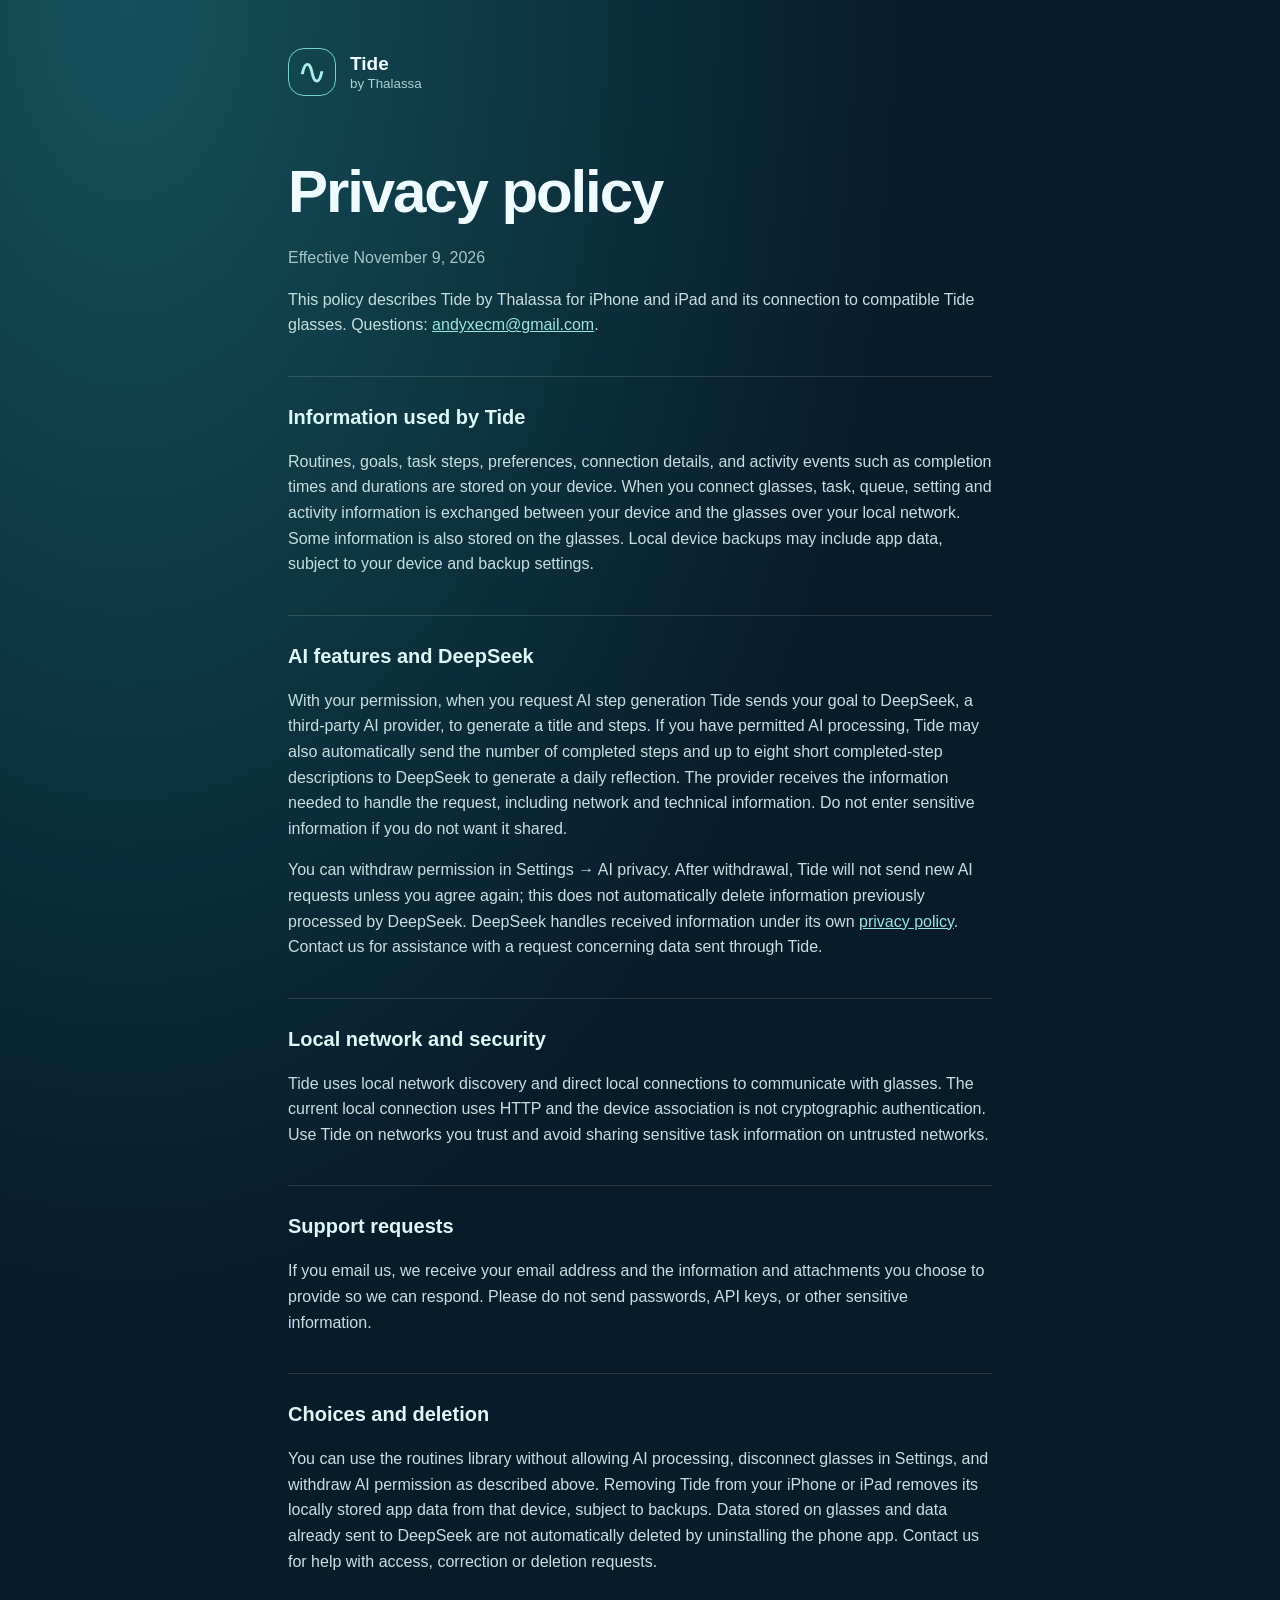
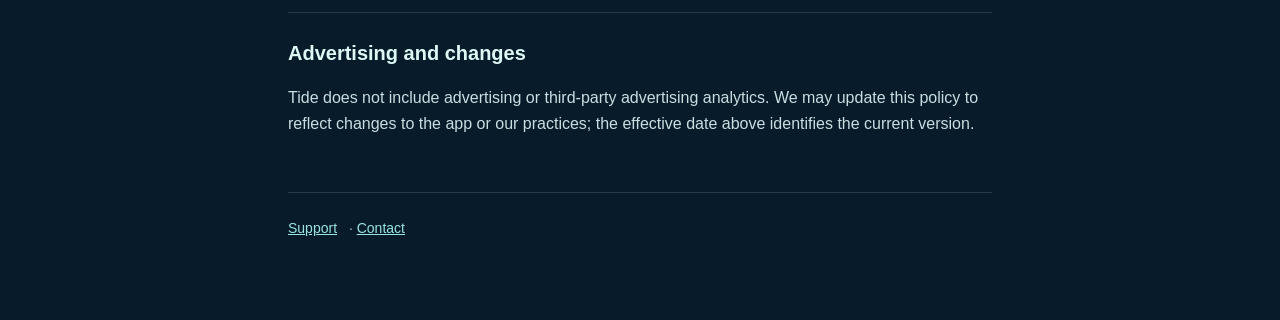
==== privacy.html @ 43aaf4ee "Add Tide support and privacy pages" ====
<!doctype html><html lang="en"><head><meta charset="utf-8"><meta name="viewport" content="width=device-width,initial-scale=1"><meta name="color-scheme" content="dark light"><title>Privacy Policy — Tide by Thalassa</title><link rel="stylesheet" href="style.css"></head><body><main><header><span class="mark" aria-hidden="true">∿</span><div><strong>Tide</strong><small>by Thalassa</small></div></header><h1>Privacy policy</h1><p class="muted">Effective November 9, 2026</p><p>This policy describes Tide by Thalassa for iPhone and iPad and its connection to compatible Tide glasses. Questions: <a href="mailto:andyxecm@gmail.com">andyxecm@gmail.com</a>.</p><section><h2>Information used by Tide</h2><p>Routines, goals, task steps, preferences, connection details, and activity events such as completion times and durations are stored on your device. When you connect glasses, task, queue, setting and activity information is exchanged between your device and the glasses over your local network. Some information is also stored on the glasses. Local device backups may include app data, subject to your device and backup settings.</p></section><section><h2>AI features and DeepSeek</h2><p>With your permission, when you request AI step generation Tide sends your goal to DeepSeek, a third-party AI provider, to generate a title and steps. If you have permitted AI processing, Tide may also automatically send the number of completed steps and up to eight short completed-step descriptions to DeepSeek to generate a daily reflection. The provider receives the information needed to handle the request, including network and technical information. Do not enter sensitive information if you do not want it shared.</p><p>You can withdraw permission in Settings → AI privacy. After withdrawal, Tide will not send new AI requests unless you agree again; this does not automatically delete information previously processed by DeepSeek. DeepSeek handles received information under its own <a href="https://cdn.deepseek.com/policies/en-US/deepseek-privacy-policy.html">privacy policy</a>. Contact us for assistance with a request concerning data sent through Tide.</p></section><section><h2>Local network and security</h2><p>Tide uses local network discovery and direct local connections to communicate with glasses. The current local connection uses HTTP and the device association is not cryptographic authentication. Use Tide on networks you trust and avoid sharing sensitive task information on untrusted networks.</p></section><section><h2>Support requests</h2><p>If you email us, we receive your email address and the information and attachments you choose to provide so we can respond. Please do not send passwords, API keys, or other sensitive information.</p></section><section><h2>Choices and deletion</h2><p>You can use the routines library without allowing AI processing, disconnect glasses in Settings, and withdraw AI permission as described above. Removing Tide from your iPhone or iPad removes its locally stored app data from that device, subject to backups. Data stored on glasses and data already sent to DeepSeek are not automatically deleted by uninstalling the phone app. Contact us for help with access, correction or deletion requests.</p></section><section><h2>Advertising and changes</h2><p>Tide does not include advertising or third-party advertising analytics. We may update this policy to reflect changes to the app or our practices; the effective date above identifies the current version.</p></section><footer><a href="index.html">Support</a> <span>·</span> <a href="mailto:andyxecm@gmail.com">Contact</a></footer></main></body></html>
---- style.css ----
:root{font-family:-apple-system,BlinkMacSystemFont,"Segoe UI",sans-serif;color:#effcff;background:#071b2b;line-height:1.6}*{box-sizing:border-box}body{margin:0;background:radial-gradient(ellipse at 10% 0%,#15515b 0%,#071b2b 48%);min-height:100vh}main{max-width:760px;margin:auto;padding:48px 28px 80px}header{display:flex;align-items:center;gap:14px;margin-bottom:64px}.mark{display:grid;place-items:center;width:48px;height:48px;border:1px solid #72cfd3;border-radius:16px;color:#a9eeec;font-size:36px;line-height:1}header strong,header small{display:block;line-height:1.25}header strong{font-size:19px}header small{color:#aad0d5}h1{font-size:clamp(36px,7vw,60px);line-height:1.05;letter-spacing:-.035em;margin:0 0 22px}h2{font-size:20px;margin:0 0 12px;color:#dcf9f6}p,li{font-size:16px;color:#c7dfe1}a{color:#98e5e2}section{margin-top:38px;border-top:1px solid #fff2;padding-top:24px}li+li{margin-top:8px}.button{display:inline-block;margin:15px 0 0;padding:12px 21px;background:#a1ebe5;border-radius:12px;color:#08252e;font-weight:650;text-decoration:none}.muted,footer{color:#a8c4cb}footer{border-top:1px solid #fff2;margin-top:56px;padding-top:24px;font-size:14px}footer span{margin-left:8px}
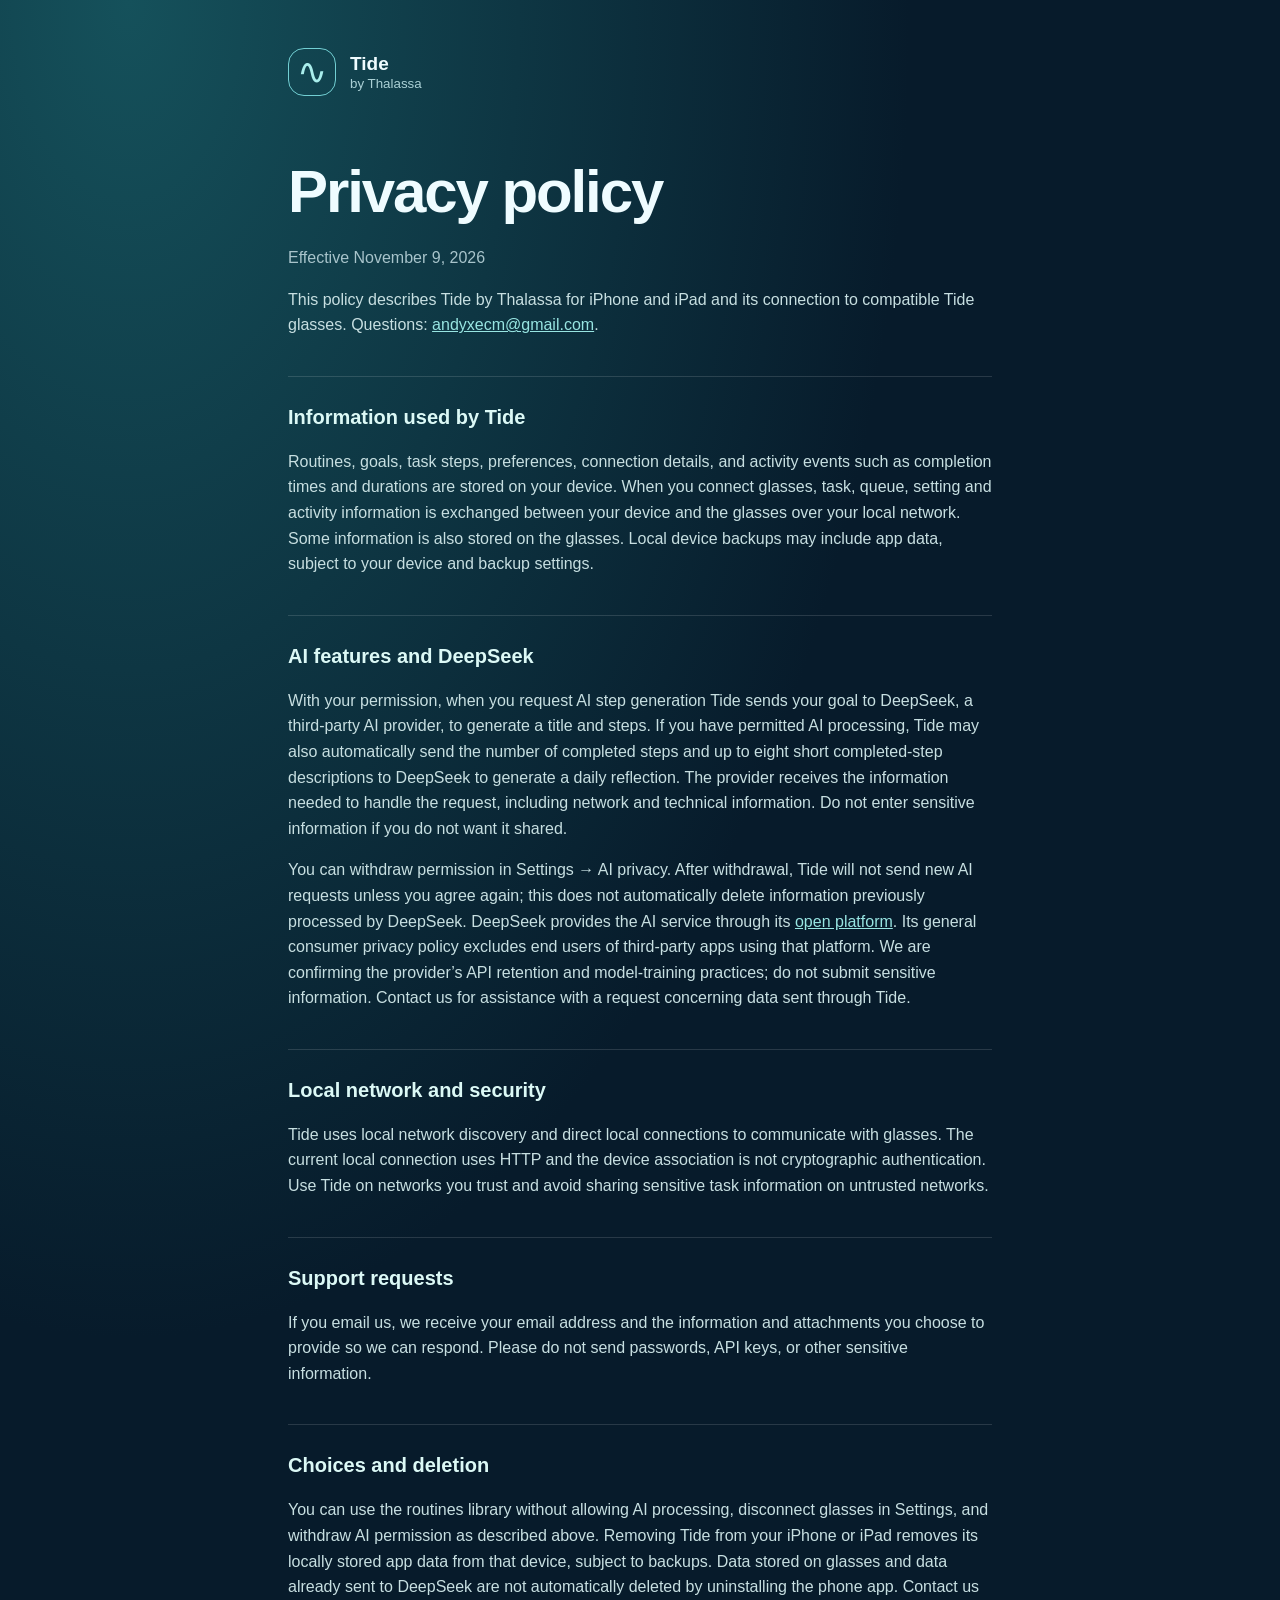
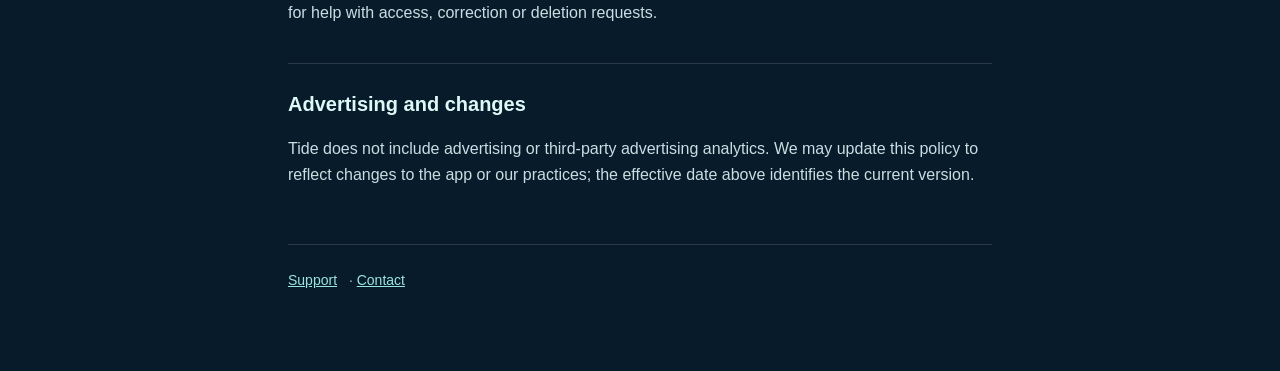
==== commit 88725b19: "Clarify provider API privacy scope" ====
--- a/privacy.html
+++ b/privacy.html
@@ -1 +1 @@
-<!doctype html><html lang="en"><head><meta charset="utf-8"><meta name="viewport" content="width=device-width,initial-scale=1"><meta name="color-scheme" content="dark light"><title>Privacy Policy — Tide by Thalassa</title><link rel="stylesheet" href="style.css"></head><body><main><header><span class="mark" aria-hidden="true">∿</span><div><strong>Tide</strong><small>by Thalassa</small></div></header><h1>Privacy policy</h1><p class="muted">Effective November 9, 2026</p><p>This policy describes Tide by Thalassa for iPhone and iPad and its connection to compatible Tide glasses. Questions: <a href="mailto:andyxecm@gmail.com">andyxecm@gmail.com</a>.</p><section><h2>Information used by Tide</h2><p>Routines, goals, task steps, preferences, connection details, and activity events such as completion times and durations are stored on your device. When you connect glasses, task, queue, setting and activity information is exchanged between your device and the glasses over your local network. Some information is also stored on the glasses. Local device backups may include app data, subject to your device and backup settings.</p></section><section><h2>AI features and DeepSeek</h2><p>With your permission, when you request AI step generation Tide sends your goal to DeepSeek, a third-party AI provider, to generate a title and steps. If you have permitted AI processing, Tide may also automatically send the number of completed steps and up to eight short completed-step descriptions to DeepSeek to generate a daily reflection. The provider receives the information needed to handle the request, including network and technical information. Do not enter sensitive information if you do not want it shared.</p><p>You can withdraw permission in Settings → AI privacy. After withdrawal, Tide will not send new AI requests unless you agree again; this does not automatically delete information previously processed by DeepSeek. DeepSeek handles received information under its own <a href="https://cdn.deepseek.com/policies/en-US/deepseek-privacy-policy.html">privacy policy</a>. Contact us for assistance with a request concerning data sent through Tide.</p></section><section><h2>Local network and security</h2><p>Tide uses local network discovery and direct local connections to communicate with glasses. The current local connection uses HTTP and the device association is not cryptographic authentication. Use Tide on networks you trust and avoid sharing sensitive task information on untrusted networks.</p></section><section><h2>Support requests</h2><p>If you email us, we receive your email address and the information and attachments you choose to provide so we can respond. Please do not send passwords, API keys, or other sensitive information.</p></section><section><h2>Choices and deletion</h2><p>You can use the routines library without allowing AI processing, disconnect glasses in Settings, and withdraw AI permission as described above. Removing Tide from your iPhone or iPad removes its locally stored app data from that device, subject to backups. Data stored on glasses and data already sent to DeepSeek are not automatically deleted by uninstalling the phone app. Contact us for help with access, correction or deletion requests.</p></section><section><h2>Advertising and changes</h2><p>Tide does not include advertising or third-party advertising analytics. We may update this policy to reflect changes to the app or our practices; the effective date above identifies the current version.</p></section><footer><a href="index.html">Support</a> <span>·</span> <a href="mailto:andyxecm@gmail.com">Contact</a></footer></main></body></html>
+<!doctype html><html lang="en"><head><meta charset="utf-8"><meta name="viewport" content="width=device-width,initial-scale=1"><meta name="color-scheme" content="dark light"><title>Privacy Policy — Tide by Thalassa</title><link rel="stylesheet" href="style.css"></head><body><main><header><span class="mark" aria-hidden="true">∿</span><div><strong>Tide</strong><small>by Thalassa</small></div></header><h1>Privacy policy</h1><p class="muted">Effective November 9, 2026</p><p>This policy describes Tide by Thalassa for iPhone and iPad and its connection to compatible Tide glasses. Questions: <a href="mailto:andyxecm@gmail.com">andyxecm@gmail.com</a>.</p><section><h2>Information used by Tide</h2><p>Routines, goals, task steps, preferences, connection details, and activity events such as completion times and durations are stored on your device. When you connect glasses, task, queue, setting and activity information is exchanged between your device and the glasses over your local network. Some information is also stored on the glasses. Local device backups may include app data, subject to your device and backup settings.</p></section><section><h2>AI features and DeepSeek</h2><p>With your permission, when you request AI step generation Tide sends your goal to DeepSeek, a third-party AI provider, to generate a title and steps. If you have permitted AI processing, Tide may also automatically send the number of completed steps and up to eight short completed-step descriptions to DeepSeek to generate a daily reflection. The provider receives the information needed to handle the request, including network and technical information. Do not enter sensitive information if you do not want it shared.</p><p>You can withdraw permission in Settings → AI privacy. After withdrawal, Tide will not send new AI requests unless you agree again; this does not automatically delete information previously processed by DeepSeek. DeepSeek provides the AI service through its <a href="https://cdn.deepseek.com/policies/en-US/deepseek-open-platform-terms-of-service.html">open platform</a>. Its general consumer privacy policy excludes end users of third-party apps using that platform. We are confirming the provider’s API retention and model-training practices; do not submit sensitive information. Contact us for assistance with a request concerning data sent through Tide.</p></section><section><h2>Local network and security</h2><p>Tide uses local network discovery and direct local connections to communicate with glasses. The current local connection uses HTTP and the device association is not cryptographic authentication. Use Tide on networks you trust and avoid sharing sensitive task information on untrusted networks.</p></section><section><h2>Support requests</h2><p>If you email us, we receive your email address and the information and attachments you choose to provide so we can respond. Please do not send passwords, API keys, or other sensitive information.</p></section><section><h2>Choices and deletion</h2><p>You can use the routines library without allowing AI processing, disconnect glasses in Settings, and withdraw AI permission as described above. Removing Tide from your iPhone or iPad removes its locally stored app data from that device, subject to backups. Data stored on glasses and data already sent to DeepSeek are not automatically deleted by uninstalling the phone app. Contact us for help with access, correction or deletion requests.</p></section><section><h2>Advertising and changes</h2><p>Tide does not include advertising or third-party advertising analytics. We may update this policy to reflect changes to the app or our practices; the effective date above identifies the current version.</p></section><footer><a href="index.html">Support</a> <span>·</span> <a href="mailto:andyxecm@gmail.com">Contact</a></footer></main></body></html>
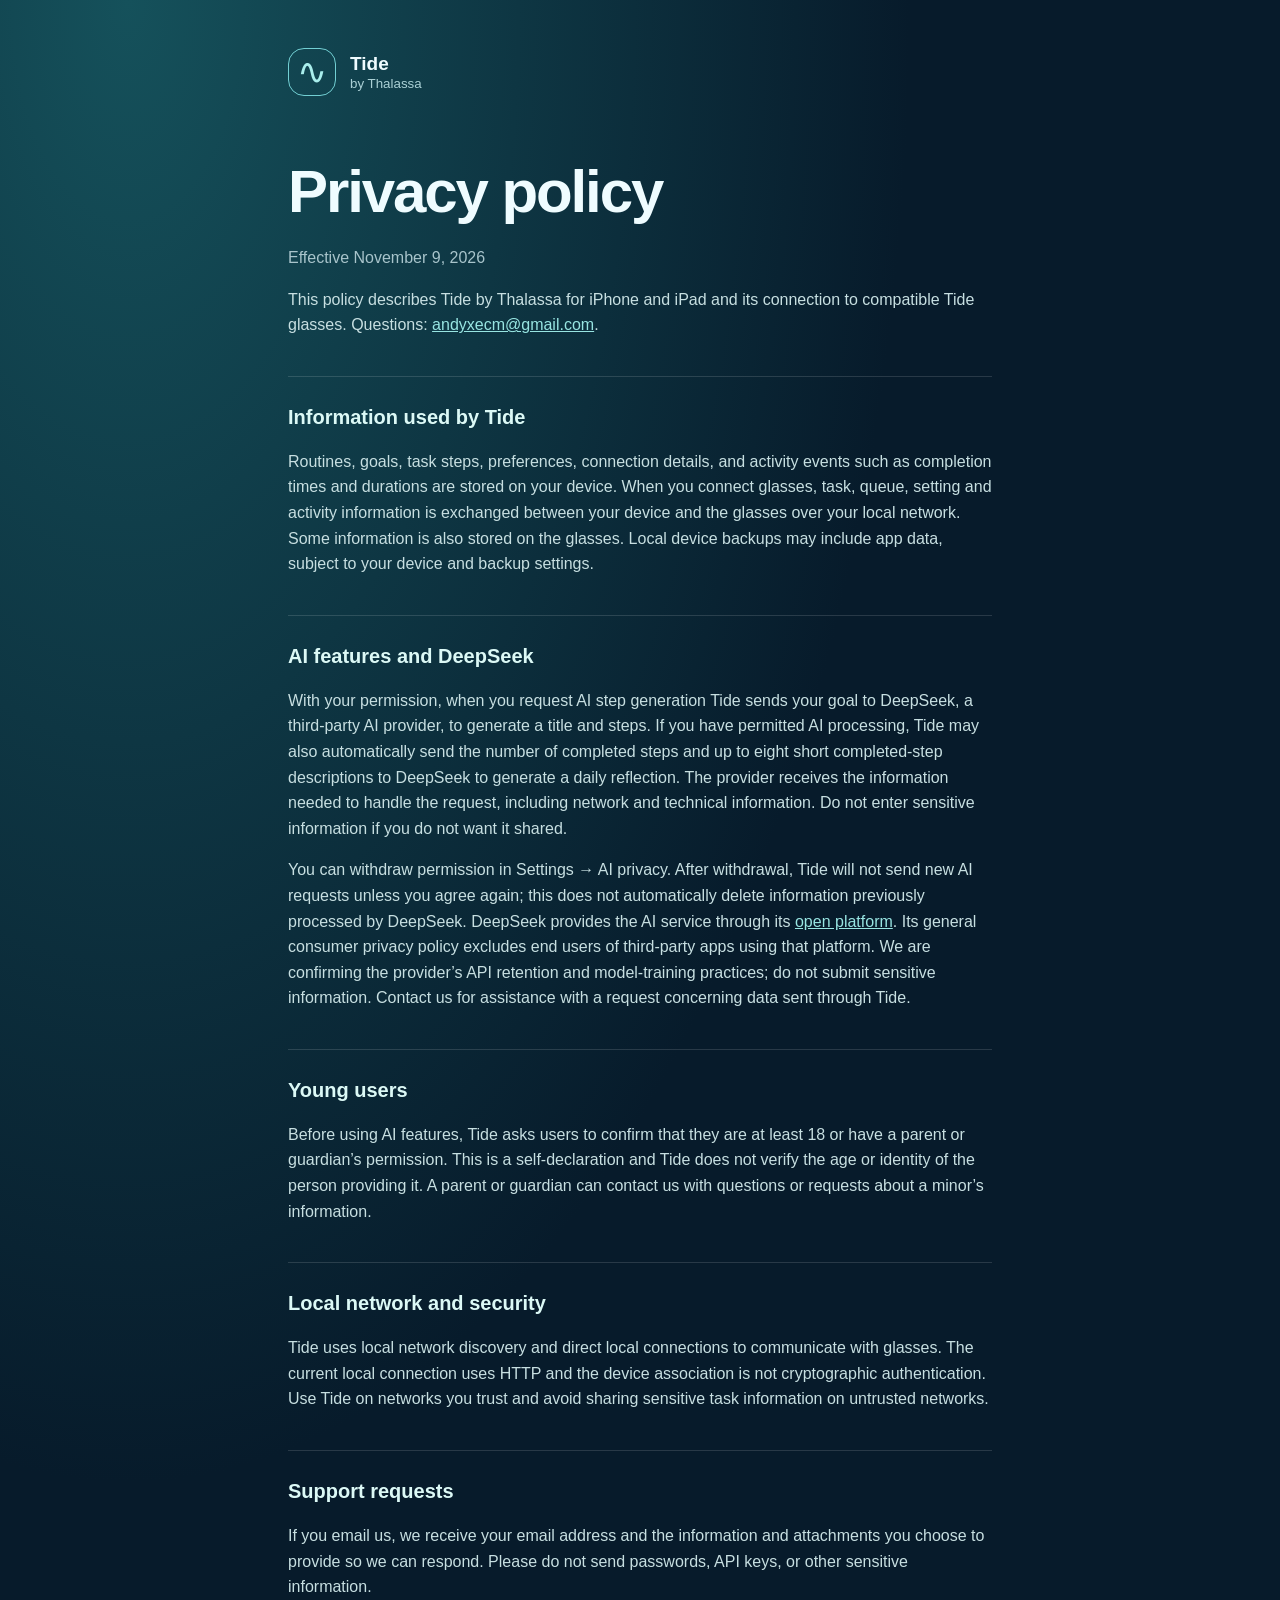
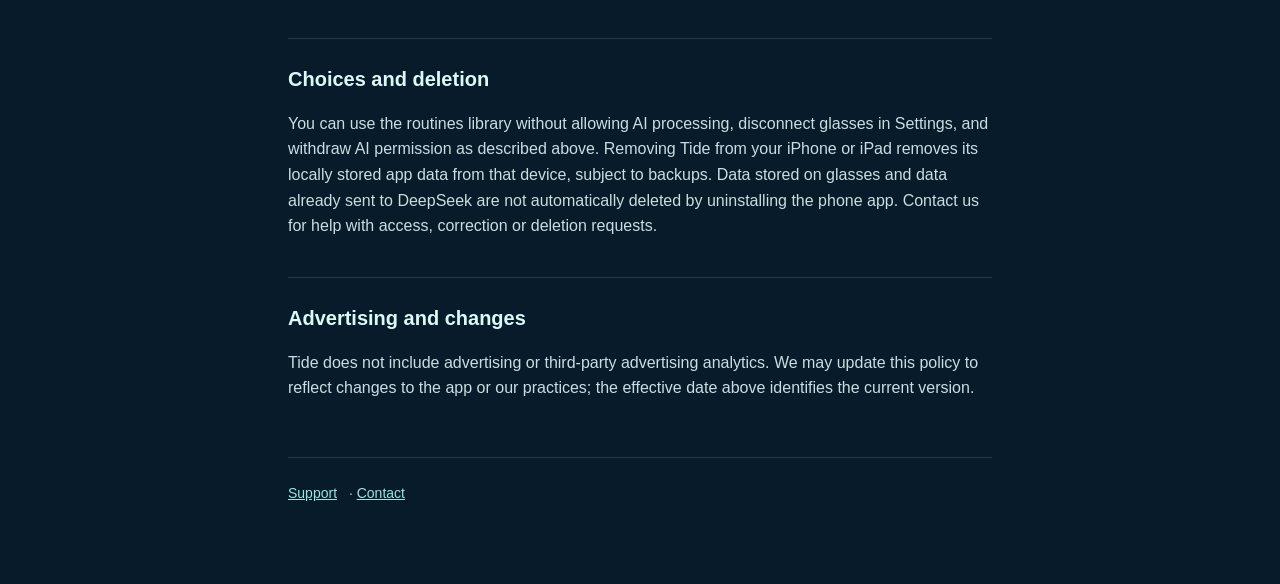
==== commit c2ab9df2: "Describe AI consent confirmation for young users" ====
--- a/privacy.html
+++ b/privacy.html
@@ -1 +1 @@
-<!doctype html><html lang="en"><head><meta charset="utf-8"><meta name="viewport" content="width=device-width,initial-scale=1"><meta name="color-scheme" content="dark light"><title>Privacy Policy — Tide by Thalassa</title><link rel="stylesheet" href="style.css"></head><body><main><header><span class="mark" aria-hidden="true">∿</span><div><strong>Tide</strong><small>by Thalassa</small></div></header><h1>Privacy policy</h1><p class="muted">Effective November 9, 2026</p><p>This policy describes Tide by Thalassa for iPhone and iPad and its connection to compatible Tide glasses. Questions: <a href="mailto:andyxecm@gmail.com">andyxecm@gmail.com</a>.</p><section><h2>Information used by Tide</h2><p>Routines, goals, task steps, preferences, connection details, and activity events such as completion times and durations are stored on your device. When you connect glasses, task, queue, setting and activity information is exchanged between your device and the glasses over your local network. Some information is also stored on the glasses. Local device backups may include app data, subject to your device and backup settings.</p></section><section><h2>AI features and DeepSeek</h2><p>With your permission, when you request AI step generation Tide sends your goal to DeepSeek, a third-party AI provider, to generate a title and steps. If you have permitted AI processing, Tide may also automatically send the number of completed steps and up to eight short completed-step descriptions to DeepSeek to generate a daily reflection. The provider receives the information needed to handle the request, including network and technical information. Do not enter sensitive information if you do not want it shared.</p><p>You can withdraw permission in Settings → AI privacy. After withdrawal, Tide will not send new AI requests unless you agree again; this does not automatically delete information previously processed by DeepSeek. DeepSeek provides the AI service through its <a href="https://cdn.deepseek.com/policies/en-US/deepseek-open-platform-terms-of-service.html">open platform</a>. Its general consumer privacy policy excludes end users of third-party apps using that platform. We are confirming the provider’s API retention and model-training practices; do not submit sensitive information. Contact us for assistance with a request concerning data sent through Tide.</p></section><section><h2>Local network and security</h2><p>Tide uses local network discovery and direct local connections to communicate with glasses. The current local connection uses HTTP and the device association is not cryptographic authentication. Use Tide on networks you trust and avoid sharing sensitive task information on untrusted networks.</p></section><section><h2>Support requests</h2><p>If you email us, we receive your email address and the information and attachments you choose to provide so we can respond. Please do not send passwords, API keys, or other sensitive information.</p></section><section><h2>Choices and deletion</h2><p>You can use the routines library without allowing AI processing, disconnect glasses in Settings, and withdraw AI permission as described above. Removing Tide from your iPhone or iPad removes its locally stored app data from that device, subject to backups. Data stored on glasses and data already sent to DeepSeek are not automatically deleted by uninstalling the phone app. Contact us for help with access, correction or deletion requests.</p></section><section><h2>Advertising and changes</h2><p>Tide does not include advertising or third-party advertising analytics. We may update this policy to reflect changes to the app or our practices; the effective date above identifies the current version.</p></section><footer><a href="index.html">Support</a> <span>·</span> <a href="mailto:andyxecm@gmail.com">Contact</a></footer></main></body></html>
+<!doctype html><html lang="en"><head><meta charset="utf-8"><meta name="viewport" content="width=device-width,initial-scale=1"><meta name="color-scheme" content="dark light"><title>Privacy Policy — Tide by Thalassa</title><link rel="stylesheet" href="style.css"></head><body><main><header><span class="mark" aria-hidden="true">∿</span><div><strong>Tide</strong><small>by Thalassa</small></div></header><h1>Privacy policy</h1><p class="muted">Effective November 9, 2026</p><p>This policy describes Tide by Thalassa for iPhone and iPad and its connection to compatible Tide glasses. Questions: <a href="mailto:andyxecm@gmail.com">andyxecm@gmail.com</a>.</p><section><h2>Information used by Tide</h2><p>Routines, goals, task steps, preferences, connection details, and activity events such as completion times and durations are stored on your device. When you connect glasses, task, queue, setting and activity information is exchanged between your device and the glasses over your local network. Some information is also stored on the glasses. Local device backups may include app data, subject to your device and backup settings.</p></section><section><h2>AI features and DeepSeek</h2><p>With your permission, when you request AI step generation Tide sends your goal to DeepSeek, a third-party AI provider, to generate a title and steps. If you have permitted AI processing, Tide may also automatically send the number of completed steps and up to eight short completed-step descriptions to DeepSeek to generate a daily reflection. The provider receives the information needed to handle the request, including network and technical information. Do not enter sensitive information if you do not want it shared.</p><p>You can withdraw permission in Settings → AI privacy. After withdrawal, Tide will not send new AI requests unless you agree again; this does not automatically delete information previously processed by DeepSeek. DeepSeek provides the AI service through its <a href="https://cdn.deepseek.com/policies/en-US/deepseek-open-platform-terms-of-service.html">open platform</a>. Its general consumer privacy policy excludes end users of third-party apps using that platform. We are confirming the provider’s API retention and model-training practices; do not submit sensitive information. Contact us for assistance with a request concerning data sent through Tide.</p></section><section><h2>Young users</h2><p>Before using AI features, Tide asks users to confirm that they are at least 18 or have a parent or guardian’s permission. This is a self-declaration and Tide does not verify the age or identity of the person providing it. A parent or guardian can contact us with questions or requests about a minor’s information.</p></section><section><h2>Local network and security</h2><p>Tide uses local network discovery and direct local connections to communicate with glasses. The current local connection uses HTTP and the device association is not cryptographic authentication. Use Tide on networks you trust and avoid sharing sensitive task information on untrusted networks.</p></section><section><h2>Support requests</h2><p>If you email us, we receive your email address and the information and attachments you choose to provide so we can respond. Please do not send passwords, API keys, or other sensitive information.</p></section><section><h2>Choices and deletion</h2><p>You can use the routines library without allowing AI processing, disconnect glasses in Settings, and withdraw AI permission as described above. Removing Tide from your iPhone or iPad removes its locally stored app data from that device, subject to backups. Data stored on glasses and data already sent to DeepSeek are not automatically deleted by uninstalling the phone app. Contact us for help with access, correction or deletion requests.</p></section><section><h2>Advertising and changes</h2><p>Tide does not include advertising or third-party advertising analytics. We may update this policy to reflect changes to the app or our practices; the effective date above identifies the current version.</p></section><footer><a href="index.html">Support</a> <span>·</span> <a href="mailto:andyxecm@gmail.com">Contact</a></footer></main></body></html>
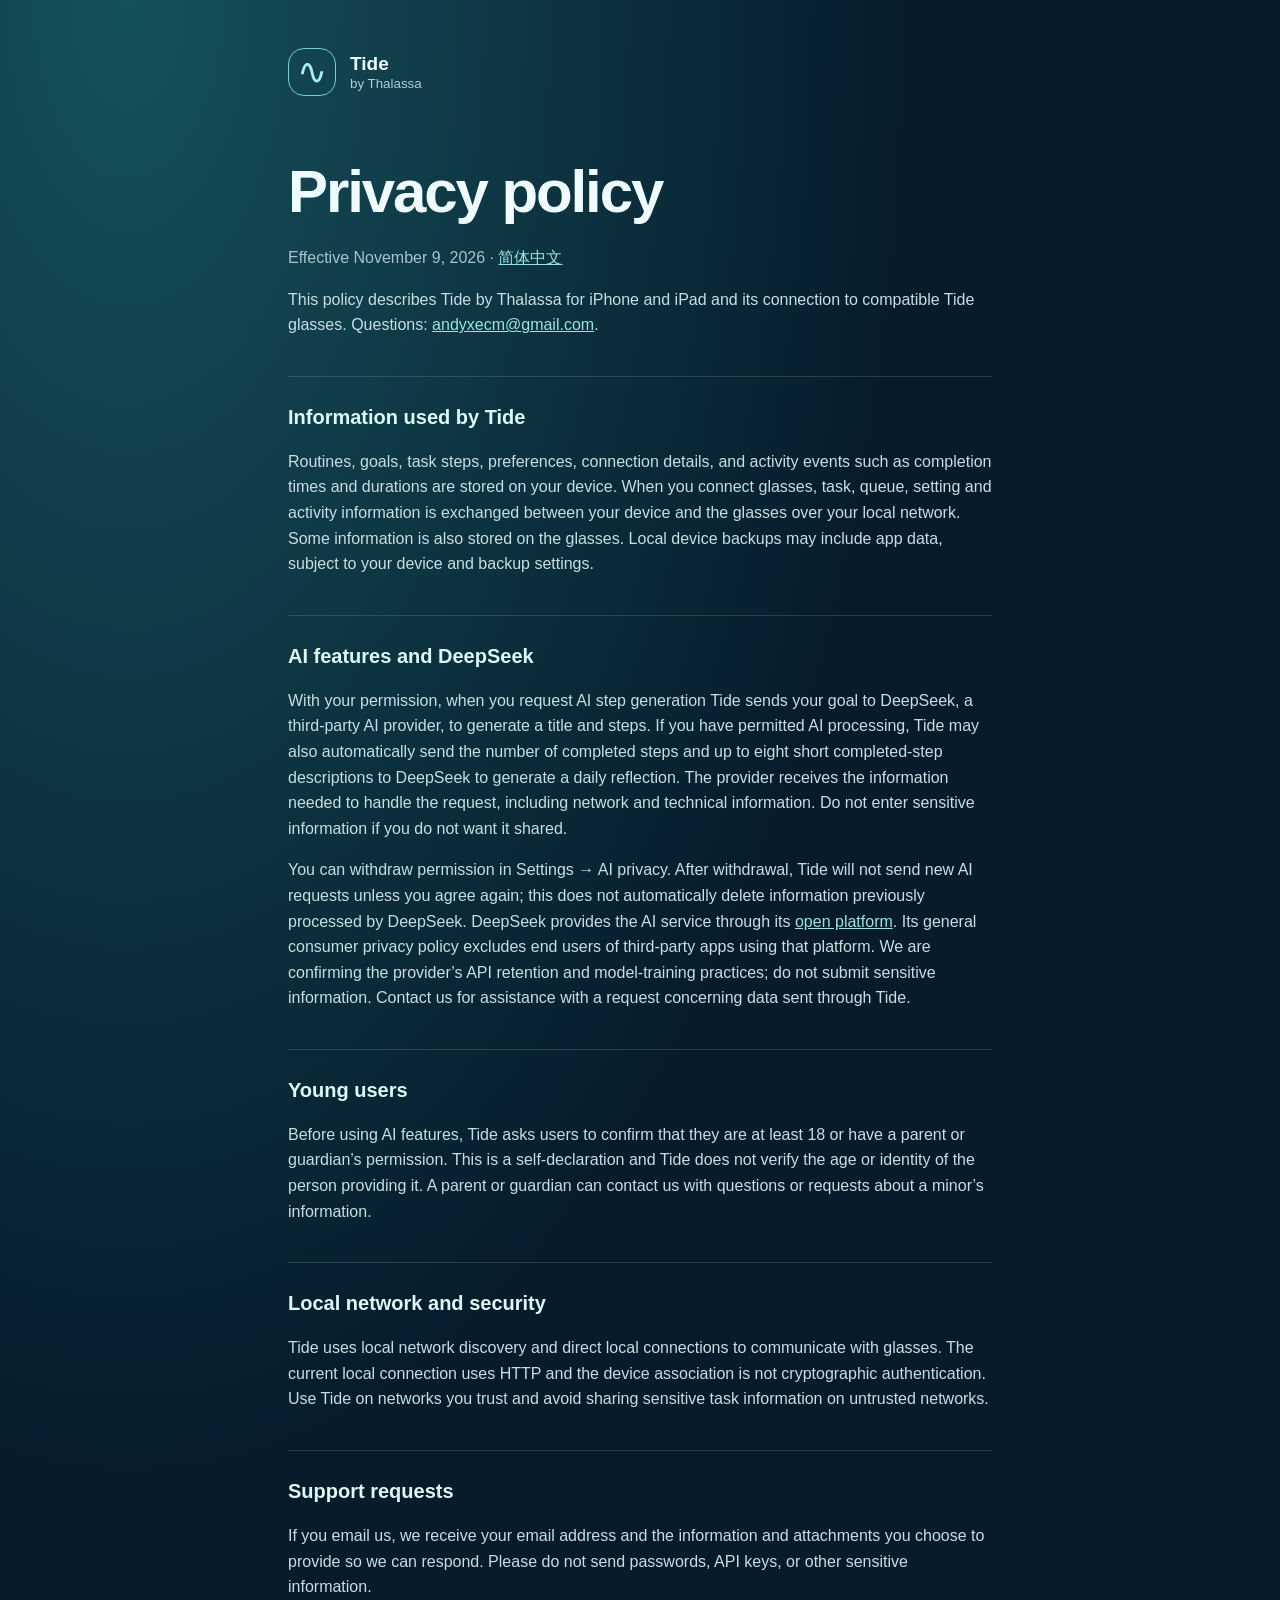
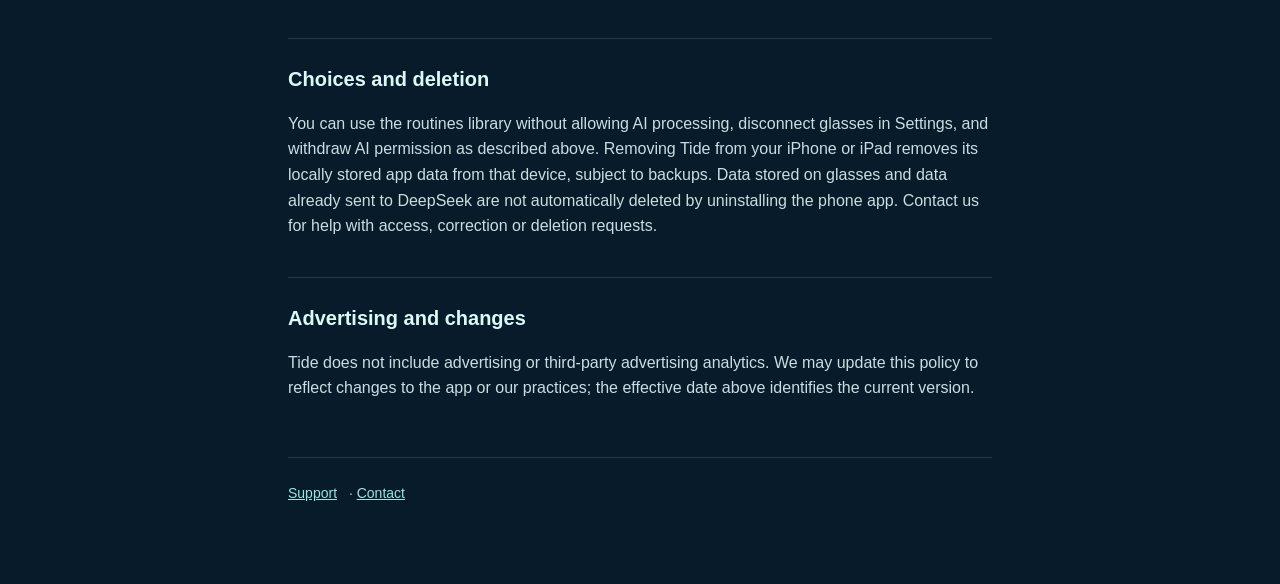
==== commit 84624ee3: "Add Chinese privacy policy" ====
--- a/privacy.html
+++ b/privacy.html
@@ -1 +1 @@
-<!doctype html><html lang="en"><head><meta charset="utf-8"><meta name="viewport" content="width=device-width,initial-scale=1"><meta name="color-scheme" content="dark light"><title>Privacy Policy — Tide by Thalassa</title><link rel="stylesheet" href="style.css"></head><body><main><header><span class="mark" aria-hidden="true">∿</span><div><strong>Tide</strong><small>by Thalassa</small></div></header><h1>Privacy policy</h1><p class="muted">Effective November 9, 2026</p><p>This policy describes Tide by Thalassa for iPhone and iPad and its connection to compatible Tide glasses. Questions: <a href="mailto:andyxecm@gmail.com">andyxecm@gmail.com</a>.</p><section><h2>Information used by Tide</h2><p>Routines, goals, task steps, preferences, connection details, and activity events such as completion times and durations are stored on your device. When you connect glasses, task, queue, setting and activity information is exchanged between your device and the glasses over your local network. Some information is also stored on the glasses. Local device backups may include app data, subject to your device and backup settings.</p></section><section><h2>AI features and DeepSeek</h2><p>With your permission, when you request AI step generation Tide sends your goal to DeepSeek, a third-party AI provider, to generate a title and steps. If you have permitted AI processing, Tide may also automatically send the number of completed steps and up to eight short completed-step descriptions to DeepSeek to generate a daily reflection. The provider receives the information needed to handle the request, including network and technical information. Do not enter sensitive information if you do not want it shared.</p><p>You can withdraw permission in Settings → AI privacy. After withdrawal, Tide will not send new AI requests unless you agree again; this does not automatically delete information previously processed by DeepSeek. DeepSeek provides the AI service through its <a href="https://cdn.deepseek.com/policies/en-US/deepseek-open-platform-terms-of-service.html">open platform</a>. Its general consumer privacy policy excludes end users of third-party apps using that platform. We are confirming the provider’s API retention and model-training practices; do not submit sensitive information. Contact us for assistance with a request concerning data sent through Tide.</p></section><section><h2>Young users</h2><p>Before using AI features, Tide asks users to confirm that they are at least 18 or have a parent or guardian’s permission. This is a self-declaration and Tide does not verify the age or identity of the person providing it. A parent or guardian can contact us with questions or requests about a minor’s information.</p></section><section><h2>Local network and security</h2><p>Tide uses local network discovery and direct local connections to communicate with glasses. The current local connection uses HTTP and the device association is not cryptographic authentication. Use Tide on networks you trust and avoid sharing sensitive task information on untrusted networks.</p></section><section><h2>Support requests</h2><p>If you email us, we receive your email address and the information and attachments you choose to provide so we can respond. Please do not send passwords, API keys, or other sensitive information.</p></section><section><h2>Choices and deletion</h2><p>You can use the routines library without allowing AI processing, disconnect glasses in Settings, and withdraw AI permission as described above. Removing Tide from your iPhone or iPad removes its locally stored app data from that device, subject to backups. Data stored on glasses and data already sent to DeepSeek are not automatically deleted by uninstalling the phone app. Contact us for help with access, correction or deletion requests.</p></section><section><h2>Advertising and changes</h2><p>Tide does not include advertising or third-party advertising analytics. We may update this policy to reflect changes to the app or our practices; the effective date above identifies the current version.</p></section><footer><a href="index.html">Support</a> <span>·</span> <a href="mailto:andyxecm@gmail.com">Contact</a></footer></main></body></html>
+<!doctype html><html lang="en"><head><meta charset="utf-8"><meta name="viewport" content="width=device-width,initial-scale=1"><meta name="color-scheme" content="dark light"><title>Privacy Policy — Tide by Thalassa</title><link rel="stylesheet" href="style.css"></head><body><main><header><span class="mark" aria-hidden="true">∿</span><div><strong>Tide</strong><small>by Thalassa</small></div></header><h1>Privacy policy</h1><p class="muted">Effective November 9, 2026 · <a href="privacy-zh.html">简体中文</a></p><p>This policy describes Tide by Thalassa for iPhone and iPad and its connection to compatible Tide glasses. Questions: <a href="mailto:andyxecm@gmail.com">andyxecm@gmail.com</a>.</p><section><h2>Information used by Tide</h2><p>Routines, goals, task steps, preferences, connection details, and activity events such as completion times and durations are stored on your device. When you connect glasses, task, queue, setting and activity information is exchanged between your device and the glasses over your local network. Some information is also stored on the glasses. Local device backups may include app data, subject to your device and backup settings.</p></section><section><h2>AI features and DeepSeek</h2><p>With your permission, when you request AI step generation Tide sends your goal to DeepSeek, a third-party AI provider, to generate a title and steps. If you have permitted AI processing, Tide may also automatically send the number of completed steps and up to eight short completed-step descriptions to DeepSeek to generate a daily reflection. The provider receives the information needed to handle the request, including network and technical information. Do not enter sensitive information if you do not want it shared.</p><p>You can withdraw permission in Settings → AI privacy. After withdrawal, Tide will not send new AI requests unless you agree again; this does not automatically delete information previously processed by DeepSeek. DeepSeek provides the AI service through its <a href="https://cdn.deepseek.com/policies/en-US/deepseek-open-platform-terms-of-service.html">open platform</a>. Its general consumer privacy policy excludes end users of third-party apps using that platform. We are confirming the provider’s API retention and model-training practices; do not submit sensitive information. Contact us for assistance with a request concerning data sent through Tide.</p></section><section><h2>Young users</h2><p>Before using AI features, Tide asks users to confirm that they are at least 18 or have a parent or guardian’s permission. This is a self-declaration and Tide does not verify the age or identity of the person providing it. A parent or guardian can contact us with questions or requests about a minor’s information.</p></section><section><h2>Local network and security</h2><p>Tide uses local network discovery and direct local connections to communicate with glasses. The current local connection uses HTTP and the device association is not cryptographic authentication. Use Tide on networks you trust and avoid sharing sensitive task information on untrusted networks.</p></section><section><h2>Support requests</h2><p>If you email us, we receive your email address and the information and attachments you choose to provide so we can respond. Please do not send passwords, API keys, or other sensitive information.</p></section><section><h2>Choices and deletion</h2><p>You can use the routines library without allowing AI processing, disconnect glasses in Settings, and withdraw AI permission as described above. Removing Tide from your iPhone or iPad removes its locally stored app data from that device, subject to backups. Data stored on glasses and data already sent to DeepSeek are not automatically deleted by uninstalling the phone app. Contact us for help with access, correction or deletion requests.</p></section><section><h2>Advertising and changes</h2><p>Tide does not include advertising or third-party advertising analytics. We may update this policy to reflect changes to the app or our practices; the effective date above identifies the current version.</p></section><footer><a href="index.html">Support</a> <span>·</span> <a href="mailto:andyxecm@gmail.com">Contact</a></footer></main></body></html>
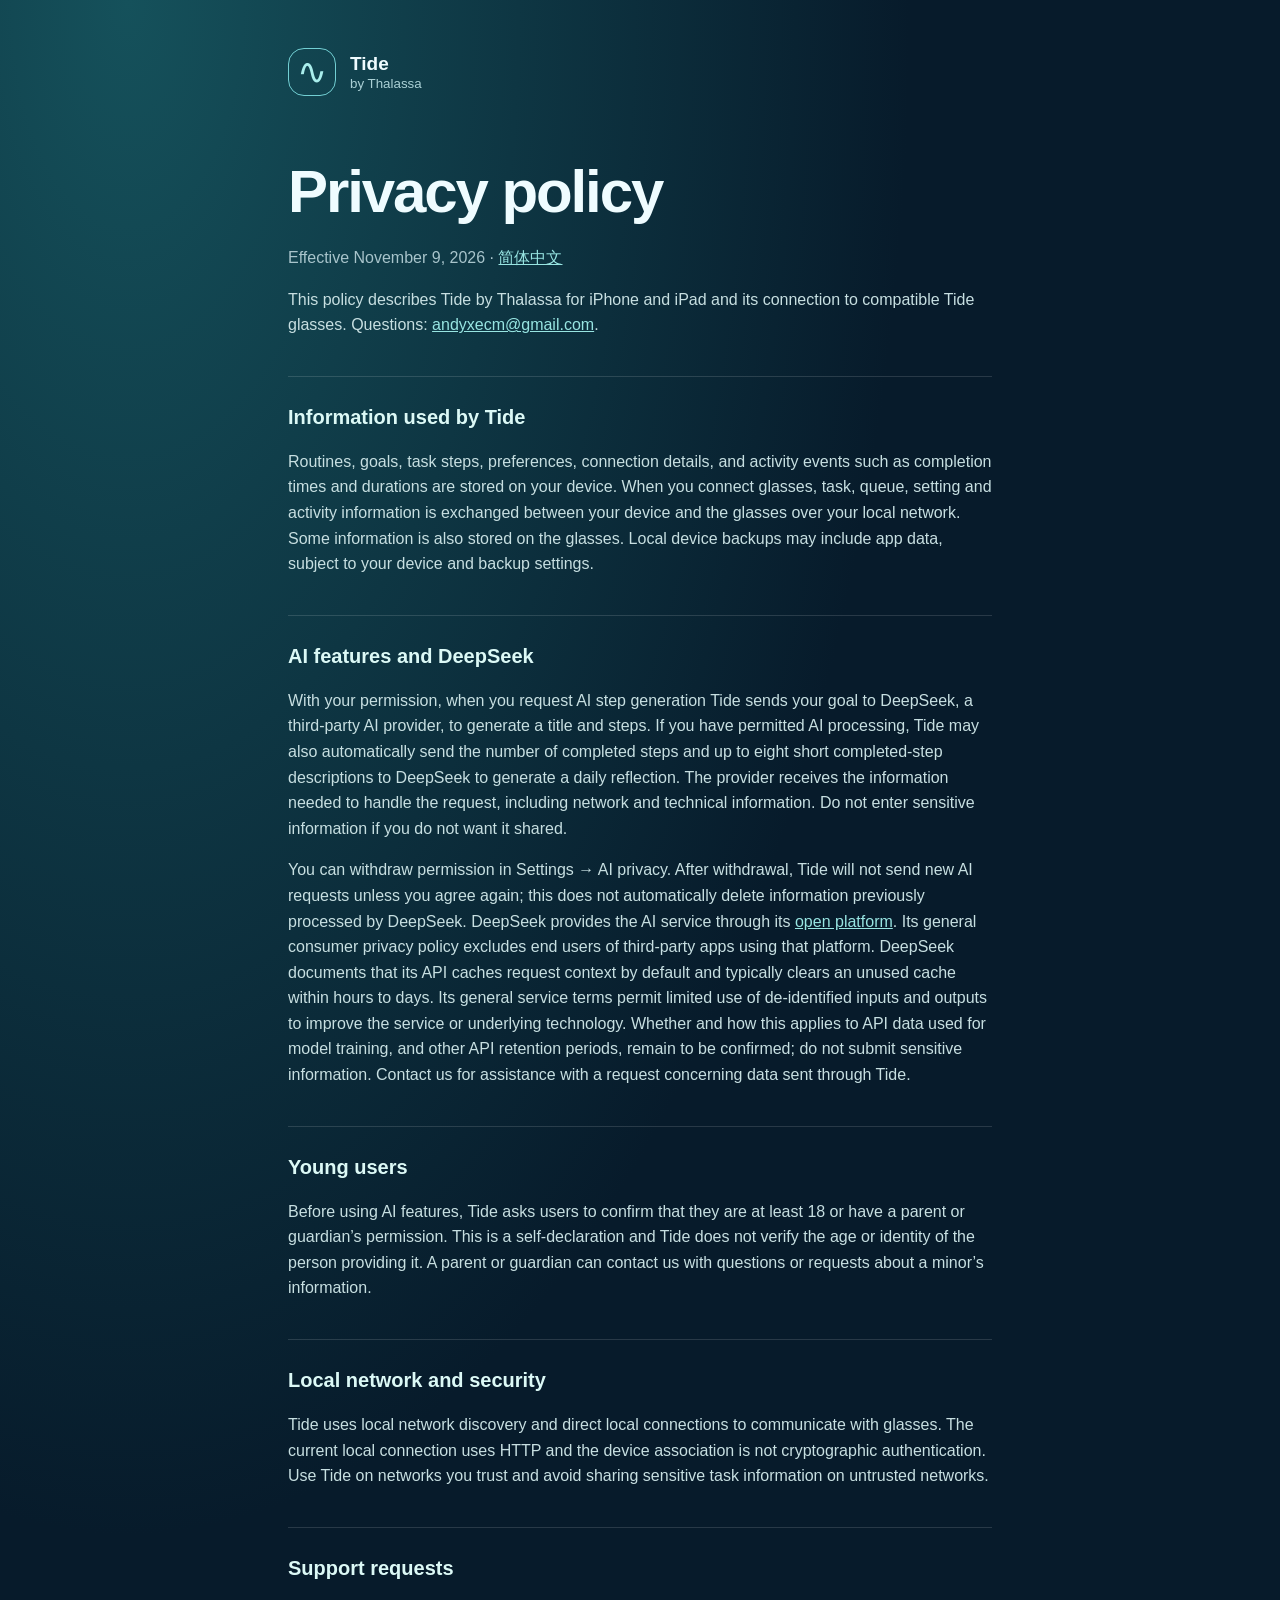
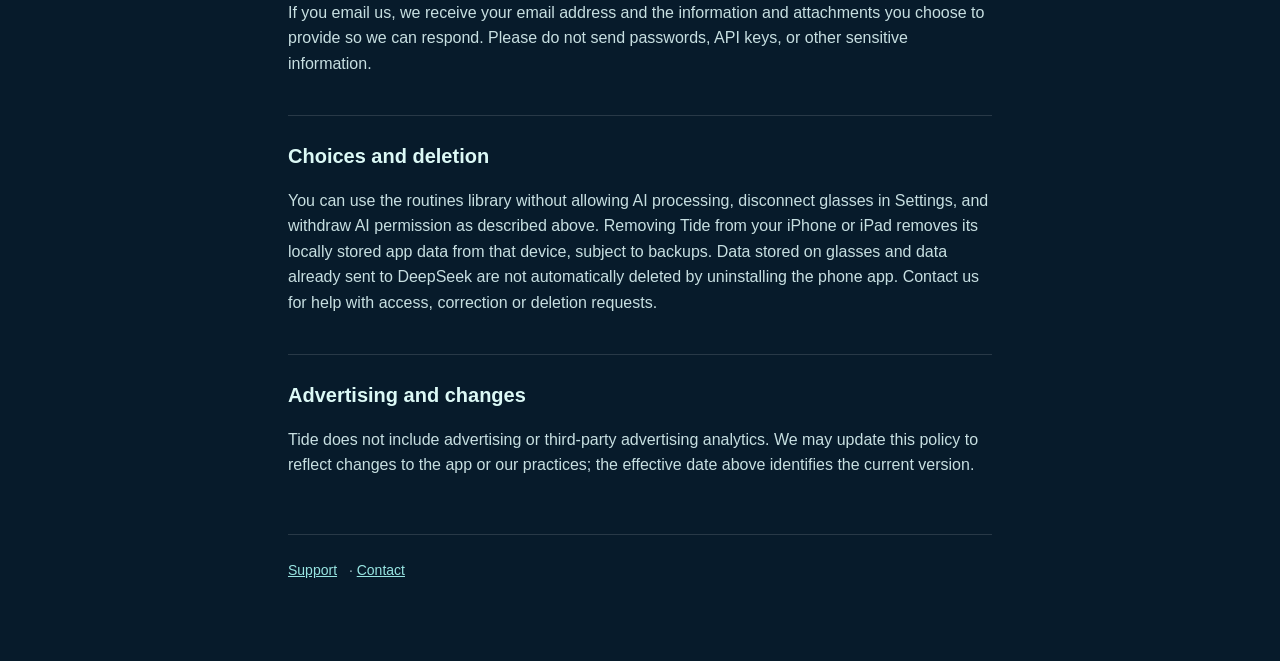
==== commit 9fb8827d: "Describe DeepSeek API caching and terms" ====
--- a/privacy.html
+++ b/privacy.html
@@ -1 +1 @@
-<!doctype html><html lang="en"><head><meta charset="utf-8"><meta name="viewport" content="width=device-width,initial-scale=1"><meta name="color-scheme" content="dark light"><title>Privacy Policy — Tide by Thalassa</title><link rel="stylesheet" href="style.css"></head><body><main><header><span class="mark" aria-hidden="true">∿</span><div><strong>Tide</strong><small>by Thalassa</small></div></header><h1>Privacy policy</h1><p class="muted">Effective November 9, 2026 · <a href="privacy-zh.html">简体中文</a></p><p>This policy describes Tide by Thalassa for iPhone and iPad and its connection to compatible Tide glasses. Questions: <a href="mailto:andyxecm@gmail.com">andyxecm@gmail.com</a>.</p><section><h2>Information used by Tide</h2><p>Routines, goals, task steps, preferences, connection details, and activity events such as completion times and durations are stored on your device. When you connect glasses, task, queue, setting and activity information is exchanged between your device and the glasses over your local network. Some information is also stored on the glasses. Local device backups may include app data, subject to your device and backup settings.</p></section><section><h2>AI features and DeepSeek</h2><p>With your permission, when you request AI step generation Tide sends your goal to DeepSeek, a third-party AI provider, to generate a title and steps. If you have permitted AI processing, Tide may also automatically send the number of completed steps and up to eight short completed-step descriptions to DeepSeek to generate a daily reflection. The provider receives the information needed to handle the request, including network and technical information. Do not enter sensitive information if you do not want it shared.</p><p>You can withdraw permission in Settings → AI privacy. After withdrawal, Tide will not send new AI requests unless you agree again; this does not automatically delete information previously processed by DeepSeek. DeepSeek provides the AI service through its <a href="https://cdn.deepseek.com/policies/en-US/deepseek-open-platform-terms-of-service.html">open platform</a>. Its general consumer privacy policy excludes end users of third-party apps using that platform. We are confirming the provider’s API retention and model-training practices; do not submit sensitive information. Contact us for assistance with a request concerning data sent through Tide.</p></section><section><h2>Young users</h2><p>Before using AI features, Tide asks users to confirm that they are at least 18 or have a parent or guardian’s permission. This is a self-declaration and Tide does not verify the age or identity of the person providing it. A parent or guardian can contact us with questions or requests about a minor’s information.</p></section><section><h2>Local network and security</h2><p>Tide uses local network discovery and direct local connections to communicate with glasses. The current local connection uses HTTP and the device association is not cryptographic authentication. Use Tide on networks you trust and avoid sharing sensitive task information on untrusted networks.</p></section><section><h2>Support requests</h2><p>If you email us, we receive your email address and the information and attachments you choose to provide so we can respond. Please do not send passwords, API keys, or other sensitive information.</p></section><section><h2>Choices and deletion</h2><p>You can use the routines library without allowing AI processing, disconnect glasses in Settings, and withdraw AI permission as described above. Removing Tide from your iPhone or iPad removes its locally stored app data from that device, subject to backups. Data stored on glasses and data already sent to DeepSeek are not automatically deleted by uninstalling the phone app. Contact us for help with access, correction or deletion requests.</p></section><section><h2>Advertising and changes</h2><p>Tide does not include advertising or third-party advertising analytics. We may update this policy to reflect changes to the app or our practices; the effective date above identifies the current version.</p></section><footer><a href="index.html">Support</a> <span>·</span> <a href="mailto:andyxecm@gmail.com">Contact</a></footer></main></body></html>
+<!doctype html><html lang="en"><head><meta charset="utf-8"><meta name="viewport" content="width=device-width,initial-scale=1"><meta name="color-scheme" content="dark light"><title>Privacy Policy — Tide by Thalassa</title><link rel="stylesheet" href="style.css"></head><body><main><header><span class="mark" aria-hidden="true">∿</span><div><strong>Tide</strong><small>by Thalassa</small></div></header><h1>Privacy policy</h1><p class="muted">Effective November 9, 2026 · <a href="privacy-zh.html">简体中文</a></p><p>This policy describes Tide by Thalassa for iPhone and iPad and its connection to compatible Tide glasses. Questions: <a href="mailto:andyxecm@gmail.com">andyxecm@gmail.com</a>.</p><section><h2>Information used by Tide</h2><p>Routines, goals, task steps, preferences, connection details, and activity events such as completion times and durations are stored on your device. When you connect glasses, task, queue, setting and activity information is exchanged between your device and the glasses over your local network. Some information is also stored on the glasses. Local device backups may include app data, subject to your device and backup settings.</p></section><section><h2>AI features and DeepSeek</h2><p>With your permission, when you request AI step generation Tide sends your goal to DeepSeek, a third-party AI provider, to generate a title and steps. If you have permitted AI processing, Tide may also automatically send the number of completed steps and up to eight short completed-step descriptions to DeepSeek to generate a daily reflection. The provider receives the information needed to handle the request, including network and technical information. Do not enter sensitive information if you do not want it shared.</p><p>You can withdraw permission in Settings → AI privacy. After withdrawal, Tide will not send new AI requests unless you agree again; this does not automatically delete information previously processed by DeepSeek. DeepSeek provides the AI service through its <a href="https://cdn.deepseek.com/policies/en-US/deepseek-open-platform-terms-of-service.html">open platform</a>. Its general consumer privacy policy excludes end users of third-party apps using that platform. DeepSeek documents that its API caches request context by default and typically clears an unused cache within hours to days. Its general service terms permit limited use of de-identified inputs and outputs to improve the service or underlying technology. Whether and how this applies to API data used for model training, and other API retention periods, remain to be confirmed; do not submit sensitive information. Contact us for assistance with a request concerning data sent through Tide.</p></section><section><h2>Young users</h2><p>Before using AI features, Tide asks users to confirm that they are at least 18 or have a parent or guardian’s permission. This is a self-declaration and Tide does not verify the age or identity of the person providing it. A parent or guardian can contact us with questions or requests about a minor’s information.</p></section><section><h2>Local network and security</h2><p>Tide uses local network discovery and direct local connections to communicate with glasses. The current local connection uses HTTP and the device association is not cryptographic authentication. Use Tide on networks you trust and avoid sharing sensitive task information on untrusted networks.</p></section><section><h2>Support requests</h2><p>If you email us, we receive your email address and the information and attachments you choose to provide so we can respond. Please do not send passwords, API keys, or other sensitive information.</p></section><section><h2>Choices and deletion</h2><p>You can use the routines library without allowing AI processing, disconnect glasses in Settings, and withdraw AI permission as described above. Removing Tide from your iPhone or iPad removes its locally stored app data from that device, subject to backups. Data stored on glasses and data already sent to DeepSeek are not automatically deleted by uninstalling the phone app. Contact us for help with access, correction or deletion requests.</p></section><section><h2>Advertising and changes</h2><p>Tide does not include advertising or third-party advertising analytics. We may update this policy to reflect changes to the app or our practices; the effective date above identifies the current version.</p></section><footer><a href="index.html">Support</a> <span>·</span> <a href="mailto:andyxecm@gmail.com">Contact</a></footer></main></body></html>
